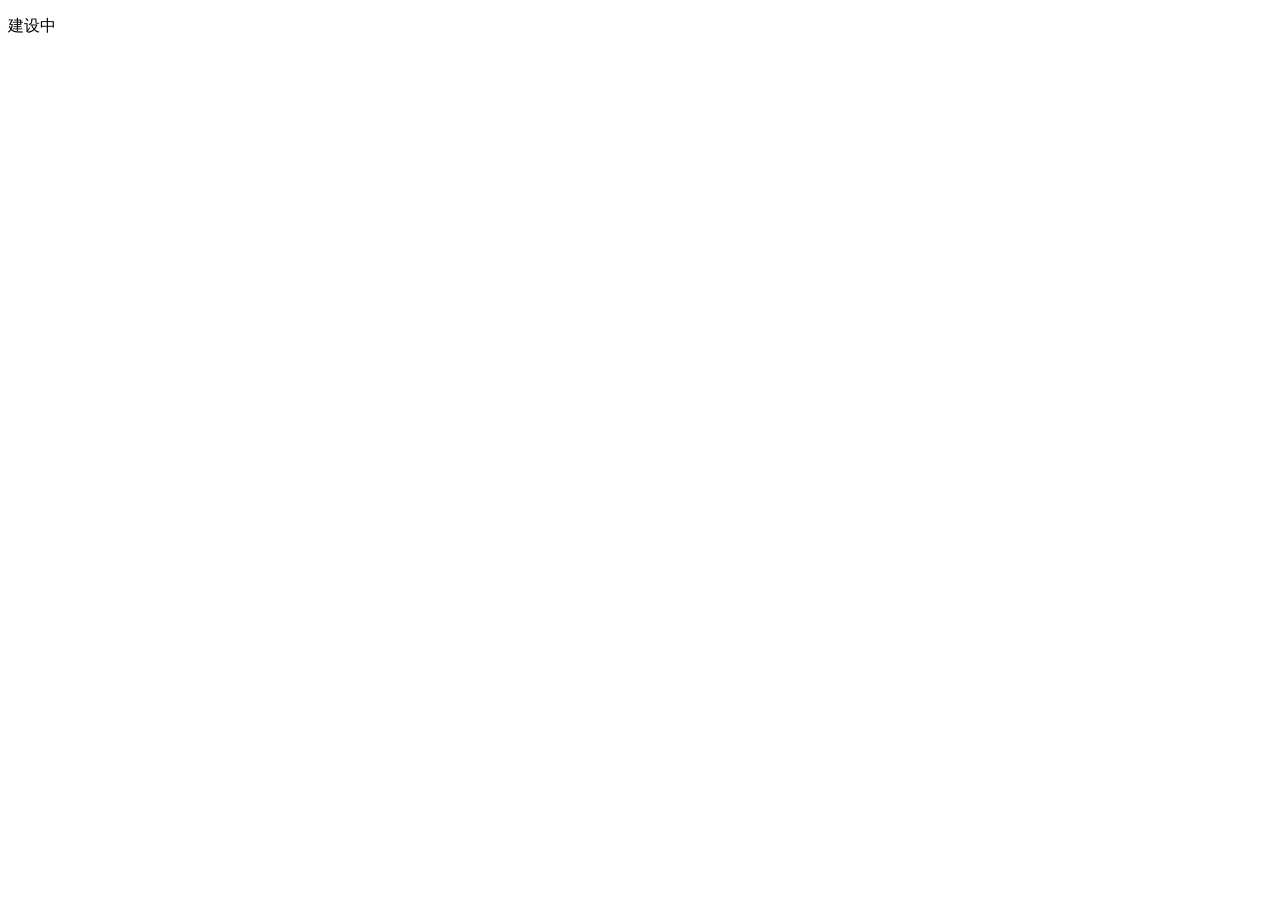
==== index.html @ 690007c6 "Initialize AMZWN web placeholder" ====
<!doctype html>
<html lang="zh-CN">
<head>
  <meta charset="utf-8">
  <meta name="viewport" content="width=device-width, initial-scale=1">
  <title>AMZWN｜建设中</title>
</head>
<body>
  <p>建设中</p>
</body>
</html>
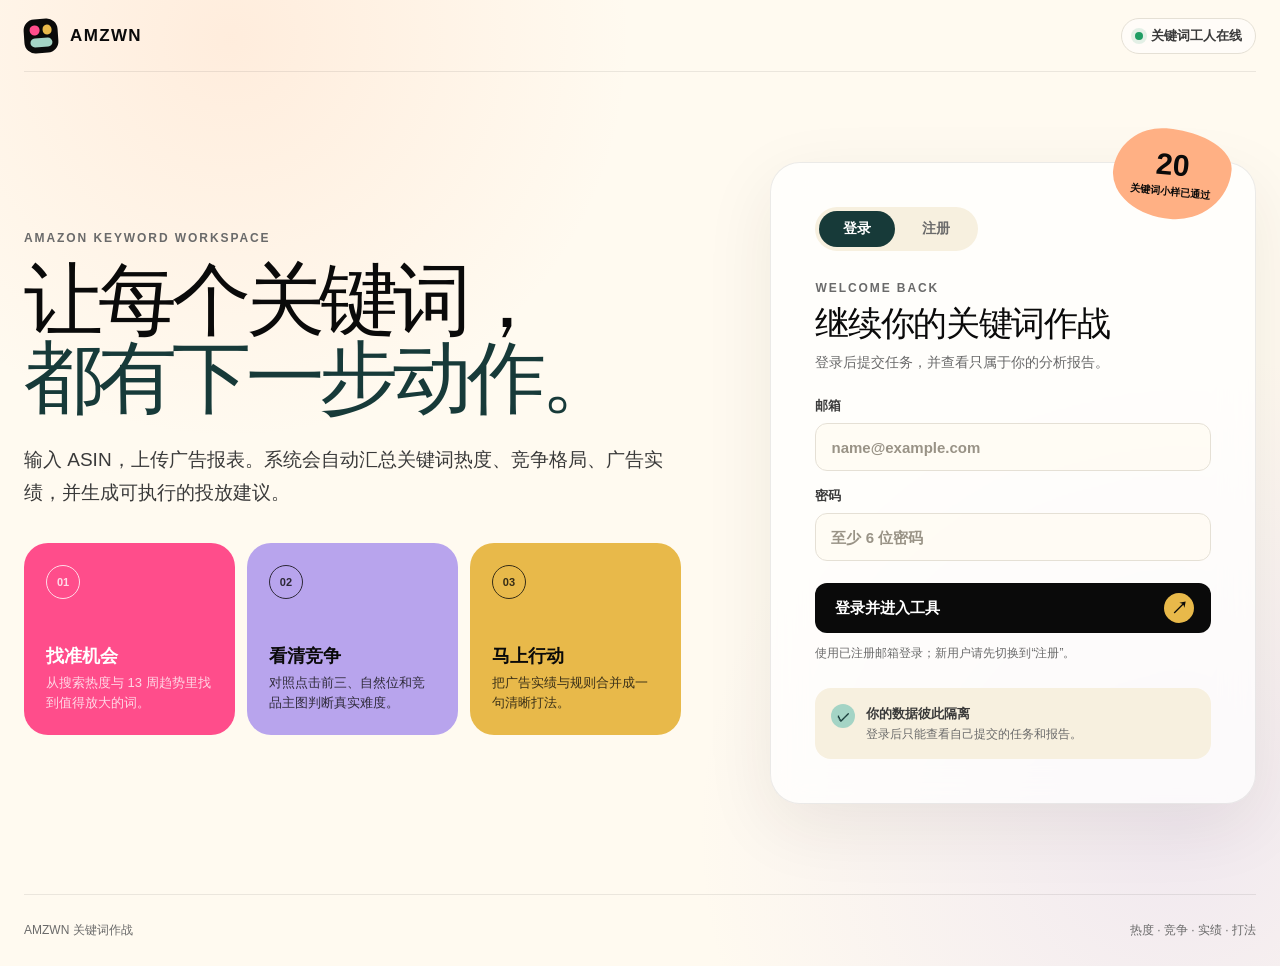
==== commit adba97b3: "Build authenticated AMZWN keyword workspace" ====
--- a/index.html
+++ b/index.html
@@ -3,9 +3,85 @@
 <head>
   <meta charset="utf-8">
   <meta name="viewport" content="width=device-width, initial-scale=1">
-  <title>AMZWN｜建设中</title>
+  <meta name="description" content="AMZWN 关键词作战：把关键词热度、竞争格局、广告实绩和投放建议汇成一张作战总表。">
+  <meta property="og:type" content="website">
+  <meta property="og:title" content="AMZWN 关键词作战">
+  <meta property="og:description" content="热度 · 竞争 · 实绩 · 打法，一张表看清关键词下一步动作。">
+  <meta property="og:url" content="https://katiawan.github.io/amzwn-web/">
+  <meta property="og:image" content="https://katiawan.github.io/amzwn-web/assets/og.png">
+  <meta property="og:image:width" content="1792">
+  <meta property="og:image:height" content="1024">
+  <meta name="twitter:card" content="summary_large_image">
+  <meta name="twitter:title" content="AMZWN 关键词作战">
+  <meta name="twitter:description" content="热度 · 竞争 · 实绩 · 打法，一张表看清关键词下一步动作。">
+  <meta name="twitter:image" content="https://katiawan.github.io/amzwn-web/assets/og.png">
+  <title>AMZWN 关键词作战｜登录</title>
+  <link rel="stylesheet" href="assets/styles.css">
 </head>
 <body>
-  <p>建设中</p>
+  <div class="page-glow page-glow--pink" aria-hidden="true"></div>
+  <div class="page-glow page-glow--lavender" aria-hidden="true"></div>
+
+  <header class="site-header">
+    <a class="wordmark" href="./" aria-label="AMZWN 关键词作战首页">
+      <span class="wordmark__spark" aria-hidden="true"><i></i><i></i><i></i></span>
+      <span>AMZWN</span>
+    </a>
+    <div class="header-note"><span class="status-dot" aria-hidden="true"></span>关键词工人在线</div>
+  </header>
+
+  <main class="auth-layout">
+    <section class="intro-panel" aria-labelledby="page-title">
+      <div class="eyebrow">AMAZON KEYWORD WORKSPACE</div>
+      <h1 id="page-title">让每个关键词，<br><span>都有下一步动作。</span></h1>
+      <p class="intro-copy">输入 ASIN，上传广告报表。系统会自动汇总关键词热度、竞争格局、广告实绩，并生成可执行的投放建议。</p>
+
+      <div class="feature-grid" aria-label="工具能力">
+        <article class="feature-card feature-card--pink">
+          <span class="feature-card__number">01</span>
+          <div><h2>找准机会</h2><p>从搜索热度与 13 周趋势里找到值得放大的词。</p></div>
+        </article>
+        <article class="feature-card feature-card--lavender">
+          <span class="feature-card__number">02</span>
+          <div><h2>看清竞争</h2><p>对照点击前三、自然位和竞品主图判断真实难度。</p></div>
+        </article>
+        <article class="feature-card feature-card--ochre">
+          <span class="feature-card__number">03</span>
+          <div><h2>马上行动</h2><p>把广告实绩与规则合并成一句清晰打法。</p></div>
+        </article>
+      </div>
+    </section>
+
+    <section class="auth-card" aria-labelledby="auth-title">
+      <div class="auth-card__accent" aria-hidden="true"><span>20</span><small>关键词小样已通过</small></div>
+      <div class="auth-card__body">
+        <div class="auth-tabs" role="tablist" aria-label="账号操作">
+          <button class="auth-tab is-active" type="button" role="tab" aria-selected="true" data-mode="login">登录</button>
+          <button class="auth-tab" type="button" role="tab" aria-selected="false" data-mode="signup">注册</button>
+        </div>
+        <div class="auth-heading">
+          <p class="eyebrow">WELCOME BACK</p>
+          <h2 id="auth-title">继续你的关键词作战</h2>
+          <p id="auth-subtitle">登录后提交任务，并查看只属于你的分析报告。</p>
+        </div>
+        <form id="auth-form" novalidate>
+          <label class="field"><span>邮箱</span><input type="email" name="email" autocomplete="email" placeholder="name@example.com" required></label>
+          <label class="field"><span>密码</span><input type="password" name="password" autocomplete="current-password" placeholder="至少 6 位密码" minlength="6" required></label>
+          <button class="primary-button" id="auth-submit" type="submit"><span id="auth-submit-label">登录并进入工具</span><span class="button-arrow" aria-hidden="true">↗</span></button>
+          <p class="form-status" id="form-status" role="status" aria-live="polite">使用已注册邮箱登录；新用户请先切换到“注册”。</p>
+        </form>
+        <div class="privacy-note">
+          <span class="privacy-note__icon" aria-hidden="true">✓</span>
+          <p><strong>你的数据彼此隔离</strong><br>登录后只能查看自己提交的任务和报告。</p>
+        </div>
+      </div>
+    </section>
+  </main>
+
+  <footer class="site-footer"><span>AMZWN 关键词作战</span><span>热度 · 竞争 · 实绩 · 打法</span></footer>
+  <script src="vendor/supabase-2.114.0.js"></script>
+  <script src="assets/config.js"></script>
+  <script src="assets/supabase-client.js"></script>
+  <script src="assets/auth.js"></script>
 </body>
 </html>
--- a/assets/styles.css
+++ b/assets/styles.css
@@ -0,0 +1,421 @@
+:root {
+  --ink: #0a0a0a;
+  --body: #3a3a3a;
+  --muted: #6a6a6a;
+  --hairline: #e5e0d5;
+  --canvas: #fffaf0;
+  --surface: #f7f0df;
+  --pink: #ff4d8b;
+  --teal: #173a39;
+  --lavender: #b8a4ed;
+  --peach: #ffb084;
+  --ochre: #e8b94a;
+  --mint: #a4d4c5;
+  --success: #1f9d63;
+  --radius-md: 12px;
+  --radius-lg: 16px;
+  --radius-xl: 24px;
+  --shadow-soft: 0 22px 70px rgba(48, 38, 20, 0.08);
+  font-family: Inter, -apple-system, BlinkMacSystemFont, "Segoe UI", "Microsoft YaHei", sans-serif;
+  color: var(--ink);
+  background: var(--canvas);
+}
+
+* { box-sizing: border-box; }
+html { min-width: 320px; background: var(--canvas); }
+body {
+  min-height: 100vh;
+  margin: 0;
+  overflow-x: hidden;
+  background: radial-gradient(circle at 18% 4%, rgba(255,176,132,.18), transparent 25rem), radial-gradient(circle at 92% 86%, rgba(184,164,237,.2), transparent 30rem), var(--canvas);
+}
+button, input { font: inherit; }
+button, a { -webkit-tap-highlight-color: transparent; }
+.visually-hidden {
+  position: absolute !important;
+  width: 1px !important;
+  height: 1px !important;
+  padding: 0 !important;
+  margin: -1px !important;
+  overflow: hidden !important;
+  clip: rect(0, 0, 0, 0) !important;
+  white-space: nowrap !important;
+  border: 0 !important;
+}
+
+.page-glow {
+  position: fixed;
+  z-index: -1;
+  width: 22rem;
+  height: 22rem;
+  border-radius: 46% 54% 65% 35% / 55% 38% 62% 45%;
+  opacity: .2;
+  pointer-events: none;
+}
+.page-glow--pink { top: 8rem; right: -9rem; background: var(--pink); transform: rotate(18deg); }
+.page-glow--lavender { bottom: -13rem; left: -8rem; background: var(--lavender); transform: rotate(-22deg); }
+
+.site-header, .auth-layout, .site-footer { width: min(1280px, calc(100% - 48px)); margin-inline: auto; }
+.site-header {
+  min-height: 72px;
+  display: flex;
+  align-items: center;
+  justify-content: space-between;
+  border-bottom: 1px solid rgba(10,10,10,.08);
+}
+.wordmark {
+  display: inline-flex;
+  gap: 12px;
+  align-items: center;
+  color: var(--ink);
+  font-size: 17px;
+  font-weight: 750;
+  letter-spacing: .08em;
+  text-decoration: none;
+}
+.wordmark__spark {
+  width: 34px;
+  height: 34px;
+  display: grid;
+  grid-template-columns: repeat(2, 1fr);
+  gap: 3px;
+  padding: 6px;
+  background: var(--ink);
+  border-radius: 11px;
+  transform: rotate(-4deg);
+}
+.wordmark__spark i { display: block; border-radius: 50%; background: var(--pink); }
+.wordmark__spark i:nth-child(2) { background: var(--ochre); }
+.wordmark__spark i:nth-child(3) { grid-column: 1 / -1; background: var(--mint); border-radius: 5px; }
+.header-note {
+  display: inline-flex;
+  align-items: center;
+  gap: 8px;
+  padding: 8px 13px;
+  color: var(--body);
+  background: rgba(255,255,255,.58);
+  border: 1px solid var(--hairline);
+  border-radius: 999px;
+  font-size: 13px;
+  font-weight: 600;
+}
+.status-dot { width: 8px; height: 8px; border-radius: 50%; background: var(--success); box-shadow: 0 0 0 4px rgba(31,157,99,.12); }
+
+.auth-layout {
+  min-height: calc(100vh - 144px);
+  display: grid;
+  grid-template-columns: minmax(0, 1.15fr) minmax(380px, .85fr);
+  gap: clamp(42px, 7vw, 104px);
+  align-items: center;
+  padding-block: clamp(44px, 7vw, 92px);
+}
+.intro-panel { min-width: 0; }
+.eyebrow { margin: 0 0 16px; color: var(--muted); font-size: 12px; font-weight: 700; letter-spacing: .16em; }
+.intro-panel h1 {
+  max-width: 780px;
+  margin: 0;
+  font-size: clamp(48px, 6.2vw, 82px);
+  font-weight: 520;
+  line-height: .98;
+  letter-spacing: -.065em;
+}
+.intro-panel h1 span { color: var(--teal); }
+.intro-copy { max-width: 650px; margin: 28px 0 34px; color: var(--body); font-size: clamp(16px, 1.6vw, 19px); line-height: 1.7; }
+.feature-grid { display: grid; grid-template-columns: repeat(3, minmax(0, 1fr)); gap: 12px; }
+.feature-card {
+  min-height: 192px;
+  display: flex;
+  flex-direction: column;
+  justify-content: space-between;
+  padding: 22px;
+  border-radius: var(--radius-xl);
+}
+.feature-card--pink { background: var(--pink); color: white; }
+.feature-card--lavender { background: var(--lavender); }
+.feature-card--ochre { background: var(--ochre); }
+.feature-card__number { width: 34px; height: 34px; display: grid; place-items: center; border: 1px solid currentColor; border-radius: 50%; font-size: 11px; font-weight: 700; opacity: .8; }
+.feature-card h2 { margin: 28px 0 5px; font-size: 18px; font-weight: 700; }
+.feature-card p { margin: 0; font-size: 13px; line-height: 1.55; opacity: .78; }
+
+.auth-card {
+  position: relative;
+  border: 1px solid rgba(10,10,10,.08);
+  border-radius: 30px;
+  background: rgba(255,255,255,.72);
+  box-shadow: var(--shadow-soft);
+  backdrop-filter: blur(16px);
+}
+.auth-card__accent {
+  position: absolute;
+  top: -34px;
+  right: 24px;
+  width: 118px;
+  height: 90px;
+  display: grid;
+  align-content: center;
+  justify-items: center;
+  color: var(--ink);
+  background: var(--peach);
+  border-radius: 42% 58% 48% 52% / 52% 40% 60% 48%;
+  transform: rotate(5deg);
+}
+.auth-card__accent span { font-size: 30px; font-weight: 750; line-height: 1; }
+.auth-card__accent small { margin-top: 5px; font-size: 10px; font-weight: 650; }
+.auth-card__body { padding: clamp(28px, 4vw, 44px); }
+.auth-tabs { width: fit-content; display: flex; gap: 3px; padding: 4px; background: var(--surface); border-radius: 999px; }
+.auth-tab {
+  min-width: 76px;
+  min-height: 36px;
+  padding: 7px 16px;
+  border: 0;
+  border-radius: 999px;
+  color: var(--muted);
+  background: transparent;
+  cursor: pointer;
+  font-size: 14px;
+  font-weight: 650;
+}
+.auth-tab.is-active { color: white; background: var(--teal); }
+.auth-tab:focus-visible, .primary-button:focus-visible, .field input:focus-visible { outline: 3px solid rgba(255,77,139,.28); outline-offset: 2px; }
+.auth-heading { margin: 30px 0 24px; }
+.auth-heading .eyebrow { margin-bottom: 9px; }
+.auth-heading h2 { margin: 0 0 9px; font-size: clamp(26px, 3vw, 34px); font-weight: 560; line-height: 1.15; letter-spacing: -.04em; }
+.auth-heading > p:last-child { margin: 0; color: var(--muted); font-size: 14px; line-height: 1.55; }
+.field { display: grid; gap: 8px; margin-bottom: 16px; color: var(--body); font-size: 13px; font-weight: 650; }
+.field input {
+  width: 100%;
+  height: 48px;
+  padding: 0 15px;
+  border: 1px solid var(--hairline);
+  border-radius: var(--radius-md);
+  color: var(--ink);
+  background: rgba(255,250,240,.65);
+  font-size: 15px;
+  transition: border-color 160ms ease, background 160ms ease;
+}
+.field input::placeholder { color: #999386; }
+.field input:focus { border-color: var(--ink); background: white; outline: none; }
+.primary-button {
+  width: 100%;
+  min-height: 50px;
+  display: flex;
+  align-items: center;
+  justify-content: space-between;
+  margin-top: 22px;
+  padding: 0 17px 0 20px;
+  border: 0;
+  border-radius: var(--radius-md);
+  color: white;
+  background: var(--ink);
+  cursor: pointer;
+  font-size: 15px;
+  font-weight: 700;
+}
+.primary-button:hover { background: #242424; }
+.primary-button:disabled, .secondary-button:disabled, .text-button:disabled { cursor: wait; opacity: .56; }
+.button-arrow { width: 30px; height: 30px; display: grid; place-items: center; border-radius: 50%; color: var(--ink); background: var(--ochre); font-size: 17px; }
+.form-status { min-height: 20px; margin: 11px 0 0; color: var(--muted); font-size: 12px; line-height: 1.5; }
+.form-status.is-success { color: var(--success); font-weight: 650; }
+.form-status.is-error { color: #c73b32; font-weight: 650; }
+.privacy-note { display: flex; gap: 11px; align-items: flex-start; margin-top: 24px; padding: 16px; border-radius: var(--radius-lg); background: var(--surface); }
+.privacy-note__icon { flex: 0 0 auto; width: 24px; height: 24px; display: grid; place-items: center; border-radius: 50%; color: var(--teal); background: var(--mint); font-size: 13px; font-weight: 800; }
+.privacy-note p { margin: 0; color: var(--muted); font-size: 12px; line-height: 1.55; }
+.privacy-note strong { color: var(--body); font-size: 13px; }
+
+.site-footer {
+  min-height: 72px;
+  display: flex;
+  align-items: center;
+  justify-content: space-between;
+  gap: 16px;
+  color: var(--muted);
+  border-top: 1px solid rgba(10,10,10,.08);
+  font-size: 12px;
+}
+
+/* Shared signed-in workspace */
+.app-page { min-height: 100vh; }
+.app-header { min-height: 76px; }
+.account-actions, .report-toolbar { display: flex; align-items: center; gap: 10px; }
+.account-email { max-width: 280px; overflow: hidden; color: var(--muted); font-size: 13px; text-overflow: ellipsis; white-space: nowrap; }
+.text-button {
+  min-height: 38px;
+  padding: 8px 13px;
+  border: 1px solid var(--hairline);
+  border-radius: 999px;
+  color: var(--body);
+  background: rgba(255,255,255,.62);
+  cursor: pointer;
+  font-size: 13px;
+  font-weight: 650;
+}
+.text-button:hover { border-color: var(--ink); }
+.tool-shell, .report-shell { width: min(1180px, calc(100% - 48px)); margin-inline: auto; }
+.tool-shell { padding: 64px 0 90px; transition: opacity 160ms ease; }
+.tool-shell.is-loading { opacity: .36; pointer-events: none; }
+.workspace-heading {
+  display: grid;
+  grid-template-columns: minmax(0, 1fr) auto;
+  gap: 40px;
+  align-items: end;
+  margin-bottom: 34px;
+}
+.workspace-heading h1 { margin: 0; font-size: clamp(42px, 5.4vw, 68px); font-weight: 520; line-height: 1; letter-spacing: -.06em; }
+.workspace-heading h1 span { color: var(--teal); }
+.workspace-note {
+  min-width: 300px;
+  display: grid;
+  gap: 7px;
+  padding: 20px 22px;
+  border-radius: 20px;
+  background: var(--mint);
+  transform: rotate(1deg);
+}
+.workspace-note strong { font-size: 14px; }
+.workspace-note span { color: rgba(10,10,10,.66); font-size: 12px; }
+.submit-card {
+  padding: clamp(26px, 4vw, 42px);
+  border: 1px solid rgba(10,10,10,.08);
+  border-radius: 28px;
+  background: rgba(255,255,255,.78);
+  box-shadow: var(--shadow-soft);
+}
+.submit-card__intro { display: flex; gap: 16px; align-items: flex-start; }
+.submit-card__intro h2 { margin: 0 0 6px; font-size: 26px; font-weight: 580; letter-spacing: -.035em; }
+.submit-card__intro p { margin: 0; color: var(--muted); font-size: 14px; line-height: 1.55; }
+.submit-card__intro--compact h2 { font-size: 23px; }
+.section-number { flex: 0 0 auto; width: 42px; height: 42px; display: grid; place-items: center; border-radius: 50%; background: var(--pink); color: white; font-size: 12px; font-weight: 800; }
+.section-number--lavender { color: var(--ink); background: var(--lavender); }
+.task-form { display: grid; grid-template-columns: minmax(240px, .64fr) minmax(360px, 1.36fr); gap: 22px; margin-top: 30px; }
+.field--large { margin: 0; }
+.field--large input { height: 86px; padding-inline: 20px; border-radius: 18px; background: var(--surface); font-size: 24px; font-weight: 650; letter-spacing: .04em; text-transform: uppercase; }
+.field--large small { color: var(--muted); font-size: 11px; font-weight: 500; }
+.file-field { display: grid; gap: 8px; }
+.file-field__label { color: var(--body); font-size: 13px; font-weight: 650; }
+.file-drop {
+  min-height: 86px;
+  display: grid;
+  grid-template-columns: auto minmax(0, 1fr) auto;
+  gap: 16px;
+  align-items: center;
+  padding: 15px 16px;
+  border: 1.5px dashed #cfc8bb;
+  border-radius: 18px;
+  background: rgba(247,240,223,.72);
+  cursor: pointer;
+  transition: border-color 150ms ease, background 150ms ease, transform 150ms ease;
+}
+.file-drop:hover, .file-drop.is-dragging { border-color: var(--pink); background: rgba(255,77,139,.07); transform: translateY(-1px); }
+.file-drop.has-file { border-style: solid; border-color: var(--success); background: rgba(164,212,197,.24); }
+.file-drop__icon { width: 48px; height: 48px; display: grid; place-items: center; border-radius: 15px; color: white; background: var(--teal); font-size: 23px; }
+.file-drop__copy { min-width: 0; display: grid; gap: 5px; }
+.file-drop__copy strong, .file-drop__copy small { overflow: hidden; text-overflow: ellipsis; white-space: nowrap; }
+.file-drop__copy strong { font-size: 14px; }
+.file-drop__copy small { color: var(--muted); font-size: 11px; }
+.file-drop__action { padding: 8px 12px; border-radius: 999px; background: white; color: var(--body); font-size: 12px; font-weight: 700; }
+.submit-row { grid-column: 1 / -1; display: flex; gap: 24px; align-items: center; justify-content: space-between; padding-top: 4px; }
+.submit-row .form-status { max-width: 620px; margin: 0; }
+.primary-button--fit { width: auto; min-width: 210px; flex: 0 0 auto; gap: 22px; }
+.history-section { margin-top: 56px; }
+.section-heading { display: flex; gap: 24px; align-items: center; justify-content: space-between; margin-bottom: 18px; }
+.secondary-button {
+  min-height: 40px;
+  display: inline-flex;
+  align-items: center;
+  justify-content: center;
+  padding: 8px 14px;
+  border: 1px solid var(--hairline);
+  border-radius: 999px;
+  color: var(--body);
+  background: rgba(255,255,255,.72);
+  cursor: pointer;
+  font-size: 13px;
+  font-weight: 700;
+  text-decoration: none;
+}
+.secondary-button:hover { border-color: var(--ink); }
+.task-list { overflow: hidden; border: 1px solid rgba(10,10,10,.08); border-radius: 22px; background: rgba(255,255,255,.72); }
+.task-item { min-height: 88px; display: grid; grid-template-columns: minmax(180px, .8fr) 100px minmax(220px, 1.4fr) auto; gap: 20px; align-items: center; padding: 18px 22px; border-bottom: 1px solid var(--hairline); }
+.task-item:last-child { border-bottom: 0; }
+.task-main { min-width: 0; display: grid; gap: 5px; }
+.task-main strong { font-size: 17px; letter-spacing: .035em; }
+.task-main span, .task-detail { color: var(--muted); font-size: 12px; }
+.task-detail { line-height: 1.45; }
+.status-pill { width: fit-content; display: inline-flex; align-items: center; gap: 7px; padding: 7px 10px; border-radius: 999px; background: #ece7dc; color: var(--body); font-size: 12px; font-weight: 750; white-space: nowrap; }
+.status-pill::before { content: ""; width: 7px; height: 7px; border-radius: 50%; background: #8a857c; }
+.status-pill[data-status="待处理"] { background: rgba(232,185,74,.22); }
+.status-pill[data-status="待处理"]::before { background: #b98000; }
+.status-pill[data-status="进行中"], .status-pill[data-status="读取中"] { background: rgba(184,164,237,.3); }
+.status-pill[data-status="进行中"]::before, .status-pill[data-status="读取中"]::before { background: #7353b5; }
+.status-pill[data-status="已完成"] { background: rgba(164,212,197,.38); color: #146942; }
+.status-pill[data-status="已完成"]::before { background: var(--success); }
+.status-pill[data-status="失败"] { background: rgba(255,77,139,.14); color: #a42d55; }
+.status-pill[data-status="失败"]::before { background: var(--pink); }
+.task-action { justify-self: end; color: var(--ink); font-size: 13px; font-weight: 750; text-decoration: none; white-space: nowrap; }
+.task-action span { display: inline-grid; width: 27px; height: 27px; margin-left: 5px; place-items: center; border-radius: 50%; background: var(--ochre); }
+.empty-state { min-height: 220px; display: grid; place-items: center; align-content: center; padding: 36px; text-align: center; }
+.empty-state__mark { width: 54px; height: 54px; display: grid; place-items: center; margin-bottom: 14px; border-radius: 44% 56% 62% 38%; background: var(--peach); font-size: 23px; }
+.empty-state strong { font-size: 16px; }
+.empty-state p { margin: 7px 0 0; color: var(--muted); font-size: 12px; }
+
+/* Report viewer */
+.report-header { width: calc(100% - 48px); max-width: none; }
+.report-shell { width: calc(100% - 48px); max-width: none; padding: 28px 0 34px; }
+.report-summary { display: flex; gap: 28px; align-items: end; justify-content: space-between; margin-bottom: 18px; padding-inline: 4px; }
+.report-summary .eyebrow { margin-bottom: 7px; }
+.report-summary h1 { margin: 0; font-size: clamp(27px, 3.4vw, 42px); font-weight: 540; letter-spacing: -.045em; }
+.report-meta { display: flex; gap: 12px; align-items: center; color: var(--muted); font-size: 12px; }
+.report-stage { min-height: calc(100vh - 180px); overflow: hidden; border: 1px solid rgba(10,10,10,.08); border-radius: 24px; background: white; box-shadow: var(--shadow-soft); }
+.report-frame { width: 100%; height: calc(100vh - 182px); display: block; border: 0; background: #f3f6fb; }
+.report-state { min-height: calc(100vh - 184px); display: grid; justify-items: center; align-content: center; padding: 44px 24px; text-align: center; }
+.report-state__shape { width: 86px; height: 74px; display: grid; place-items: center; margin-bottom: 22px; border-radius: 48% 52% 38% 62% / 52% 41% 59% 48%; color: var(--ink); background: var(--lavender); font-size: 28px; transform: rotate(-4deg); }
+.report-state h2 { margin: 0 0 9px; font-size: 27px; font-weight: 560; letter-spacing: -.035em; }
+.report-state p { max-width: 540px; margin: 0; color: var(--muted); font-size: 14px; line-height: 1.65; }
+.report-state__button { min-width: 180px; margin-top: 24px; justify-content: center; }
+
+@media (max-width: 980px) {
+  .auth-layout { grid-template-columns: 1fr; gap: 54px; }
+  .intro-panel h1 { max-width: 720px; }
+  .auth-card { width: min(100%, 580px); margin-inline: auto; }
+  .workspace-heading { grid-template-columns: 1fr; align-items: start; }
+  .workspace-note { width: fit-content; min-width: 0; }
+  .task-form { grid-template-columns: 1fr; }
+  .submit-row { grid-column: auto; }
+  .task-item { grid-template-columns: minmax(150px, .7fr) 100px minmax(180px, 1fr) auto; gap: 14px; }
+}
+@media (max-width: 700px) {
+  .site-header, .auth-layout, .site-footer { width: min(100% - 28px, 1280px); }
+  .site-header { min-height: 64px; }
+  .header-note { padding: 7px 10px; font-size: 11px; }
+  .intro-panel h1 { font-size: clamp(42px, 13vw, 60px); }
+  .intro-copy { margin-top: 22px; }
+  .feature-grid { grid-template-columns: 1fr; }
+  .feature-card { min-height: 150px; }
+  .auth-card__accent { right: 12px; transform: scale(.86) rotate(5deg); }
+  .auth-card__body { padding: 26px 20px 22px; }
+  .site-footer { align-items: flex-start; flex-direction: column; justify-content: center; }
+  .app-header { align-items: flex-start; flex-direction: column; justify-content: center; gap: 10px; padding-block: 13px; }
+  .account-actions { width: 100%; justify-content: space-between; }
+  .account-email { max-width: calc(100vw - 140px); }
+  .tool-shell, .report-shell { width: min(100% - 28px, 1180px); }
+  .tool-shell { padding-top: 44px; }
+  .workspace-heading h1 { font-size: clamp(39px, 12vw, 56px); }
+  .submit-card { padding: 24px 18px; border-radius: 22px; }
+  .task-form { gap: 18px; }
+  .field--large input { height: 70px; font-size: 20px; }
+  .file-drop { grid-template-columns: auto minmax(0, 1fr); }
+  .file-drop__action { display: none; }
+  .submit-row { align-items: stretch; flex-direction: column; }
+  .primary-button--fit { width: 100%; }
+  .section-heading { align-items: flex-start; }
+  .task-item { grid-template-columns: 1fr auto; gap: 10px 16px; }
+  .task-detail { grid-column: 1 / -1; }
+  .task-action { grid-column: 1 / -1; justify-self: start; margin-top: 3px; }
+  .report-header { width: calc(100% - 28px); align-items: center; flex-direction: row; }
+  .report-toolbar .secondary-button:first-child { display: none; }
+  .report-summary { align-items: flex-start; flex-direction: column; }
+  .report-meta { align-items: flex-start; flex-direction: column; }
+  .report-stage { min-height: calc(100vh - 240px); }
+  .report-frame, .report-state { height: calc(100vh - 242px); min-height: calc(100vh - 242px); }
+}
+@media (prefers-reduced-motion: reduce) { *, *::before, *::after { scroll-behavior: auto !important; transition: none !important; } }
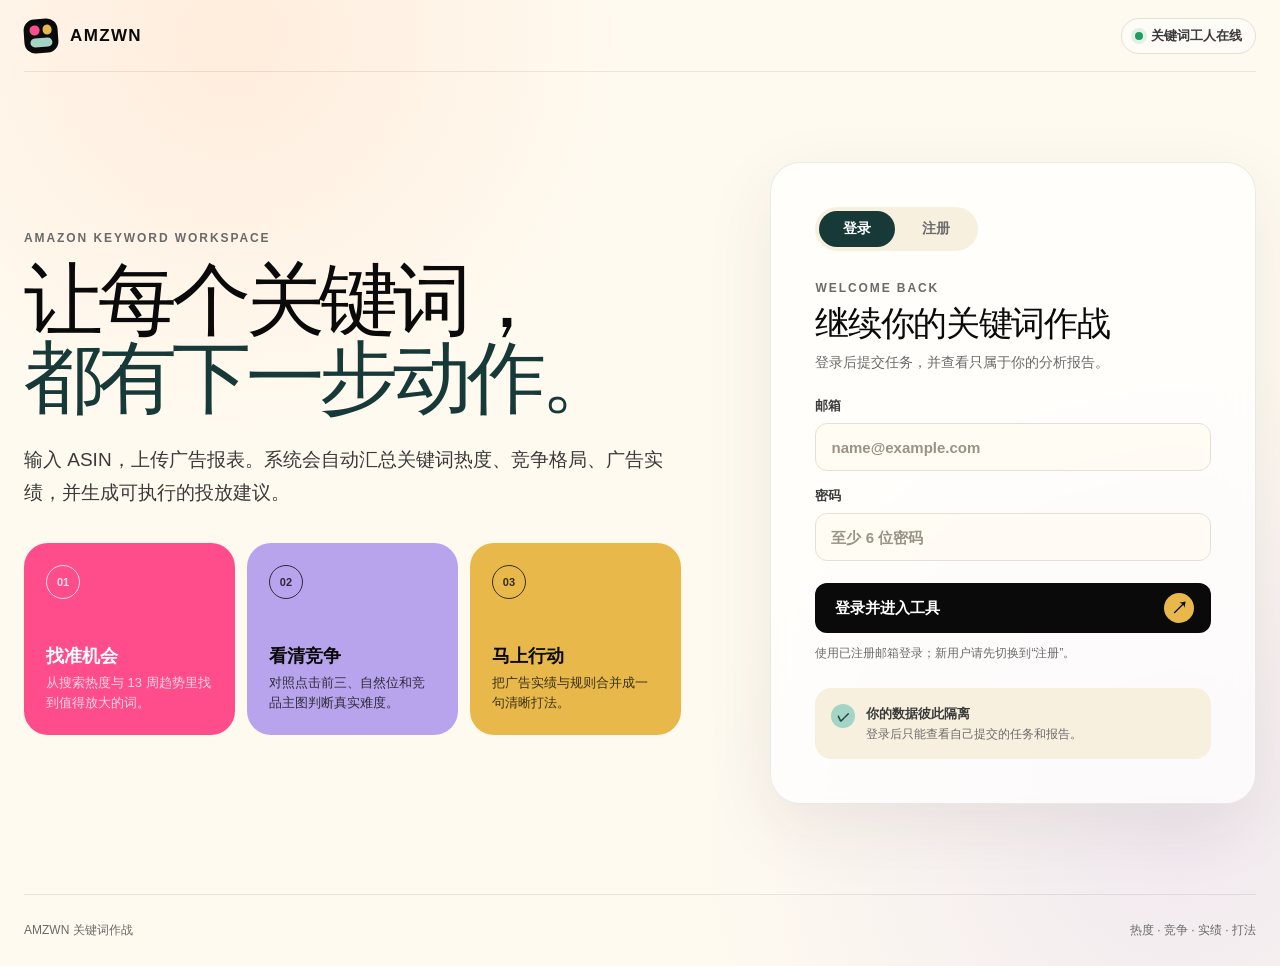
==== commit 368110cf: "Remove login sample badge" ====
--- a/index.html
+++ b/index.html
@@ -53,7 +53,6 @@
     </section>
 
     <section class="auth-card" aria-labelledby="auth-title">
-      <div class="auth-card__accent" aria-hidden="true"><span>20</span><small>关键词小样已通过</small></div>
       <div class="auth-card__body">
         <div class="auth-tabs" role="tablist" aria-label="账号操作">
           <button class="auth-tab is-active" type="button" role="tab" aria-selected="true" data-mode="login">登录</button>
--- a/assets/styles.css
+++ b/assets/styles.css
@@ -145,22 +145,6 @@
   box-shadow: var(--shadow-soft);
   backdrop-filter: blur(16px);
 }
-.auth-card__accent {
-  position: absolute;
-  top: -34px;
-  right: 24px;
-  width: 118px;
-  height: 90px;
-  display: grid;
-  align-content: center;
-  justify-items: center;
-  color: var(--ink);
-  background: var(--peach);
-  border-radius: 42% 58% 48% 52% / 52% 40% 60% 48%;
-  transform: rotate(5deg);
-}
-.auth-card__accent span { font-size: 30px; font-weight: 750; line-height: 1; }
-.auth-card__accent small { margin-top: 5px; font-size: 10px; font-weight: 650; }
 .auth-card__body { padding: clamp(28px, 4vw, 44px); }
 .auth-tabs { width: fit-content; display: flex; gap: 3px; padding: 4px; background: var(--surface); border-radius: 999px; }
 .auth-tab {
@@ -365,9 +349,17 @@
 .report-summary .eyebrow { margin-bottom: 7px; }
 .report-summary h1 { margin: 0; font-size: clamp(27px, 3.4vw, 42px); font-weight: 540; letter-spacing: -.045em; }
 .report-meta { display: flex; gap: 12px; align-items: center; color: var(--muted); font-size: 12px; }
-.report-stage { min-height: calc(100vh - 180px); overflow: hidden; border: 1px solid rgba(10,10,10,.08); border-radius: 24px; background: white; box-shadow: var(--shadow-soft); }
-.report-frame { width: 100%; height: calc(100vh - 182px); display: block; border: 0; background: #f3f6fb; }
-.report-state { min-height: calc(100vh - 184px); display: grid; justify-items: center; align-content: center; padding: 44px 24px; text-align: center; }
+.report-stage { height: calc(100vh - 180px); min-height: 520px; display: flex; overflow: hidden; flex-direction: column; border: 1px solid rgba(10,10,10,.08); border-radius: 24px; background: white; box-shadow: var(--shadow-soft); }
+.report-frame { width: 100%; min-height: 0; display: block; flex: 1; border: 0; background: #f3f6fb; }
+.report-stage--expanded { height: auto; min-height: 0; overflow: visible; }
+.report-stage--expanded .report-frame { flex: none; }
+.report-follow-scroll { position: fixed; z-index: 40; height: 18px; overflow-x: auto; overflow-y: hidden; border: 1px solid rgba(32,45,44,.14); border-radius: 999px; opacity: 0; pointer-events: none; background: rgba(237,240,239,.97); box-shadow: 0 5px 18px rgba(20,28,45,.14); scrollbar-color: #707a77 #e9eceb; transition: opacity 120ms ease; }
+.report-follow-scroll.is-visible { opacity: 1; pointer-events: auto; }
+.report-follow-scroll::-webkit-scrollbar { height: 12px; }
+.report-follow-scroll::-webkit-scrollbar-track { border-radius: 999px; background: #e9eceb; }
+.report-follow-scroll::-webkit-scrollbar-thumb { border: 2px solid #e9eceb; border-radius: 999px; background: #707a77; }
+.report-follow-scroll__track { height: 1px; }
+.report-state { width: 100%; min-height: 0; display: grid; flex: 1; justify-items: center; align-content: center; padding: 44px 24px; text-align: center; }
 .report-state__shape { width: 86px; height: 74px; display: grid; place-items: center; margin-bottom: 22px; border-radius: 48% 52% 38% 62% / 52% 41% 59% 48%; color: var(--ink); background: var(--lavender); font-size: 28px; transform: rotate(-4deg); }
 .report-state h2 { margin: 0 0 9px; font-size: 27px; font-weight: 560; letter-spacing: -.035em; }
 .report-state p { max-width: 540px; margin: 0; color: var(--muted); font-size: 14px; line-height: 1.65; }
@@ -391,7 +383,6 @@
   .intro-copy { margin-top: 22px; }
   .feature-grid { grid-template-columns: 1fr; }
   .feature-card { min-height: 150px; }
-  .auth-card__accent { right: 12px; transform: scale(.86) rotate(5deg); }
   .auth-card__body { padding: 26px 20px 22px; }
   .site-footer { align-items: flex-start; flex-direction: column; justify-content: center; }
   .app-header { align-items: flex-start; flex-direction: column; justify-content: center; gap: 10px; padding-block: 13px; }
@@ -415,7 +406,7 @@
   .report-toolbar .secondary-button:first-child { display: none; }
   .report-summary { align-items: flex-start; flex-direction: column; }
   .report-meta { align-items: flex-start; flex-direction: column; }
-  .report-stage { min-height: calc(100vh - 240px); }
-  .report-frame, .report-state { height: calc(100vh - 242px); min-height: calc(100vh - 242px); }
+  .report-stage { height: calc(100vh - 240px); min-height: 460px; }
+  .report-frame, .report-state { min-height: 0; }
 }
 @media (prefers-reduced-motion: reduce) { *, *::before, *::after { scroll-behavior: auto !important; transition: none !important; } }
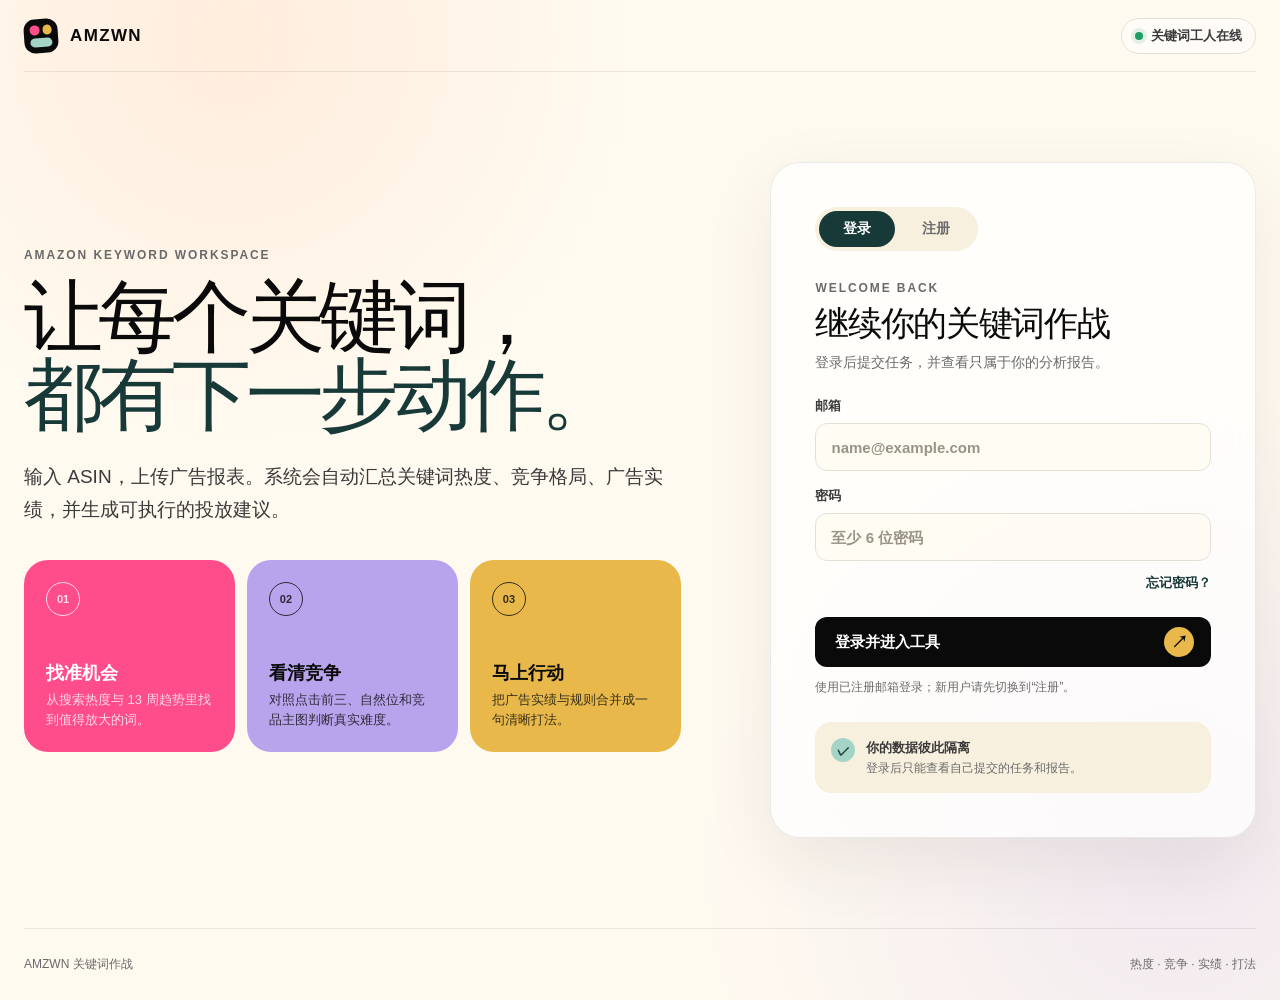
==== commit 4d9d8f3d: "fix auth password recovery flow" ====
--- a/index.html
+++ b/index.html
@@ -65,7 +65,11 @@
         </div>
         <form id="auth-form" novalidate>
           <label class="field"><span>邮箱</span><input type="email" name="email" autocomplete="email" placeholder="name@example.com" required></label>
-          <label class="field"><span>密码</span><input type="password" name="password" autocomplete="current-password" placeholder="至少 6 位密码" minlength="6" required></label>
+          <label class="field" id="password-field"><span>密码</span><input type="password" name="password" autocomplete="current-password" placeholder="至少 6 位密码" minlength="6" required></label>
+          <div class="auth-help-row">
+            <button class="auth-link-button" id="forgot-password" type="button">忘记密码？</button>
+            <button class="auth-link-button" id="back-to-login" type="button" hidden>返回登录</button>
+          </div>
           <button class="primary-button" id="auth-submit" type="submit"><span id="auth-submit-label">登录并进入工具</span><span class="button-arrow" aria-hidden="true">↗</span></button>
           <p class="form-status" id="form-status" role="status" aria-live="polite">使用已注册邮箱登录；新用户请先切换到“注册”。</p>
         </form>
@@ -81,6 +85,7 @@
   <script src="vendor/supabase-2.114.0.js"></script>
   <script src="assets/config.js"></script>
   <script src="assets/supabase-client.js"></script>
+  <script src="assets/auth-recovery.js"></script>
   <script src="assets/auth.js"></script>
 </body>
 </html>
--- a/assets/styles.css
+++ b/assets/styles.css
@@ -22,6 +22,7 @@
 }
 
 * { box-sizing: border-box; }
+[hidden] { display: none !important; }
 html { min-width: 320px; background: var(--canvas); }
 body {
   min-height: 100vh;
@@ -160,7 +161,7 @@
   font-weight: 650;
 }
 .auth-tab.is-active { color: white; background: var(--teal); }
-.auth-tab:focus-visible, .primary-button:focus-visible, .field input:focus-visible { outline: 3px solid rgba(255,77,139,.28); outline-offset: 2px; }
+.auth-tab:focus-visible, .auth-link-button:focus-visible, .primary-button:focus-visible, .field input:focus-visible, .recovery-return a:focus-visible { outline: 3px solid rgba(255,77,139,.28); outline-offset: 2px; }
 .auth-heading { margin: 30px 0 24px; }
 .auth-heading .eyebrow { margin-bottom: 9px; }
 .auth-heading h2 { margin: 0 0 9px; font-size: clamp(26px, 3vw, 34px); font-weight: 560; line-height: 1.15; letter-spacing: -.04em; }
@@ -179,6 +180,17 @@
 }
 .field input::placeholder { color: #999386; }
 .field input:focus { border-color: var(--ink); background: white; outline: none; }
+.auth-help-row { min-height: 24px; display: flex; justify-content: flex-end; margin-top: -6px; }
+.auth-link-button {
+  padding: 3px 0;
+  border: 0;
+  color: var(--teal);
+  background: transparent;
+  cursor: pointer;
+  font-size: 13px;
+  font-weight: 700;
+}
+.auth-link-button:hover { text-decoration: underline; }
 .primary-button {
   width: 100%;
   min-height: 50px;
@@ -205,6 +217,23 @@
 .privacy-note__icon { flex: 0 0 auto; width: 24px; height: 24px; display: grid; place-items: center; border-radius: 50%; color: var(--teal); background: var(--mint); font-size: 13px; font-weight: 800; }
 .privacy-note p { margin: 0; color: var(--muted); font-size: 12px; line-height: 1.55; }
 .privacy-note strong { color: var(--body); font-size: 13px; }
+
+.recovery-layout {
+  min-height: calc(100vh - 144px);
+  display: grid;
+  place-items: center;
+  width: min(100% - 48px, 560px);
+  margin-inline: auto;
+  padding-block: clamp(44px, 7vw, 92px);
+}
+.recovery-card { width: 100%; }
+.recovery-heading { margin-top: 0; }
+.recovery-heading h1 { margin: 0 0 9px; font-size: clamp(30px, 5vw, 42px); font-weight: 560; line-height: 1.1; letter-spacing: -.045em; }
+.recovery-heading > p:last-child { margin: 0; color: var(--muted); font-size: 14px; line-height: 1.55; }
+#recovery-fields { min-width: 0; margin: 0; padding: 0; border: 0; }
+#recovery-fields:disabled { opacity: .58; }
+.recovery-return { margin: 18px 0 0; text-align: center; }
+.recovery-return a { color: var(--teal); font-size: 13px; font-weight: 700; text-underline-offset: 3px; }
 
 .site-footer {
   min-height: 72px;
@@ -257,6 +286,17 @@
 }
 .workspace-note strong { font-size: 14px; }
 .workspace-note span { color: rgba(10,10,10,.66); font-size: 12px; }
+.workspace-note .security-status {
+  width: fit-content;
+  margin-top: 3px;
+  padding: 5px 9px;
+  border: 1px solid rgba(10,10,10,.08);
+  border-radius: 999px;
+  background: rgba(255,255,255,.58);
+  font-weight: 700;
+}
+.workspace-note .security-status[data-state="verified"] { color: #167150; }
+.workspace-note .security-status[data-state="failed"] { color: #a8322b; }
 .submit-card {
   padding: clamp(26px, 4vw, 42px);
   border: 1px solid rgba(10,10,10,.08);
@@ -271,6 +311,27 @@
 .section-number { flex: 0 0 auto; width: 42px; height: 42px; display: grid; place-items: center; border-radius: 50%; background: var(--pink); color: white; font-size: 12px; font-weight: 800; }
 .section-number--lavender { color: var(--ink); background: var(--lavender); }
 .task-form { display: grid; grid-template-columns: minmax(240px, .64fr) minmax(360px, 1.36fr); gap: 22px; margin-top: 30px; }
+.module3-path-tabs { display: flex; flex-wrap: wrap; gap: 10px; margin-top: 26px; padding: 6px; border: 1px solid var(--hairline); border-radius: 16px; background: var(--surface); }
+.module3-path-tab { min-height: 42px; flex: 1 1 220px; border: 1px solid transparent; border-radius: 12px; background: transparent; color: var(--muted); font: inherit; font-weight: 700; cursor: pointer; }
+.module3-path-tab.is-active { border-color: rgba(255,77,139,.28); background: white; color: var(--ink); box-shadow: 0 8px 24px rgba(65,48,38,.07); }
+.module3-path-panel[hidden] { display: none !important; }
+.module3-config-fields { display: grid; gap: 12px; align-content: start; }
+.field-label-row { display: flex; align-items: center; justify-content: space-between; gap: 12px; color: var(--body); font-size: 13px; font-weight: 650; }
+.inline-button, .competitor-remove { border: 0; background: transparent; color: var(--pink); font: inherit; font-size: 12px; font-weight: 750; cursor: pointer; }
+.competitor-fields { display: grid; gap: 8px; }
+.competitor-field-row { display: grid; grid-template-columns: minmax(0,1fr) auto; gap: 8px; }
+.competitor-field-row input, .module3-existing-form select, .module3-media-grid select { width: 100%; min-height: 46px; padding: 0 13px; border: 1px solid var(--hairline); border-radius: 12px; background: var(--surface); color: var(--ink); font: inherit; text-transform: uppercase; }
+.module3-existing-form { display: grid; grid-template-columns: minmax(250px,.8fr) minmax(360px,1.2fr); gap: 22px; margin-top: 30px; }
+.module3-existing-form .submit-row { grid-column: 1 / -1; }
+.module3-media-card { margin-top: 18px; }
+.module3-media-grid { display: grid; grid-template-columns: minmax(220px,.7fr) minmax(240px,.8fr) minmax(360px,1.3fr); gap: 18px; align-items: stretch; margin-top: 26px; }
+.module3-state-card { display: grid; align-content: center; gap: 4px; padding: 16px; border: 1px solid var(--hairline); border-radius: 16px; background: var(--surface); }
+.module3-state-card span, .module3-state-card small { color: var(--muted); }
+.module3-state-card strong { font-size: 20px; }
+.file-drop--compact { min-height: 92px; }
+.module3-action-row { display: flex; flex-wrap: wrap; gap: 10px; margin-top: 18px; }
+.module3-action-row .secondary-button { min-height: 42px; }
+.module3-action-row .secondary-button:disabled { cursor: not-allowed; opacity: .45; }
 .field--large { margin: 0; }
 .field--large input { height: 86px; padding-inline: 20px; border-radius: 18px; background: var(--surface); font-size: 24px; font-weight: 650; letter-spacing: .04em; text-transform: uppercase; }
 .field--large small { color: var(--muted); font-size: 11px; font-weight: 500; }
@@ -372,6 +433,7 @@
   .workspace-heading { grid-template-columns: 1fr; align-items: start; }
   .workspace-note { width: fit-content; min-width: 0; }
   .task-form { grid-template-columns: 1fr; }
+  .module3-existing-form, .module3-media-grid { grid-template-columns: 1fr; }
   .submit-row { grid-column: auto; }
   .task-item { grid-template-columns: minmax(150px, .7fr) 100px minmax(180px, 1fr) auto; gap: 14px; }
 }
@@ -393,6 +455,8 @@
   .workspace-heading h1 { font-size: clamp(39px, 12vw, 56px); }
   .submit-card { padding: 24px 18px; border-radius: 22px; }
   .task-form { gap: 18px; }
+  .module3-existing-form { gap: 18px; }
+  .module3-action-row { display: grid; grid-template-columns: 1fr; }
   .field--large input { height: 70px; font-size: 20px; }
   .file-drop { grid-template-columns: auto minmax(0, 1fr); }
   .file-drop__action { display: none; }
